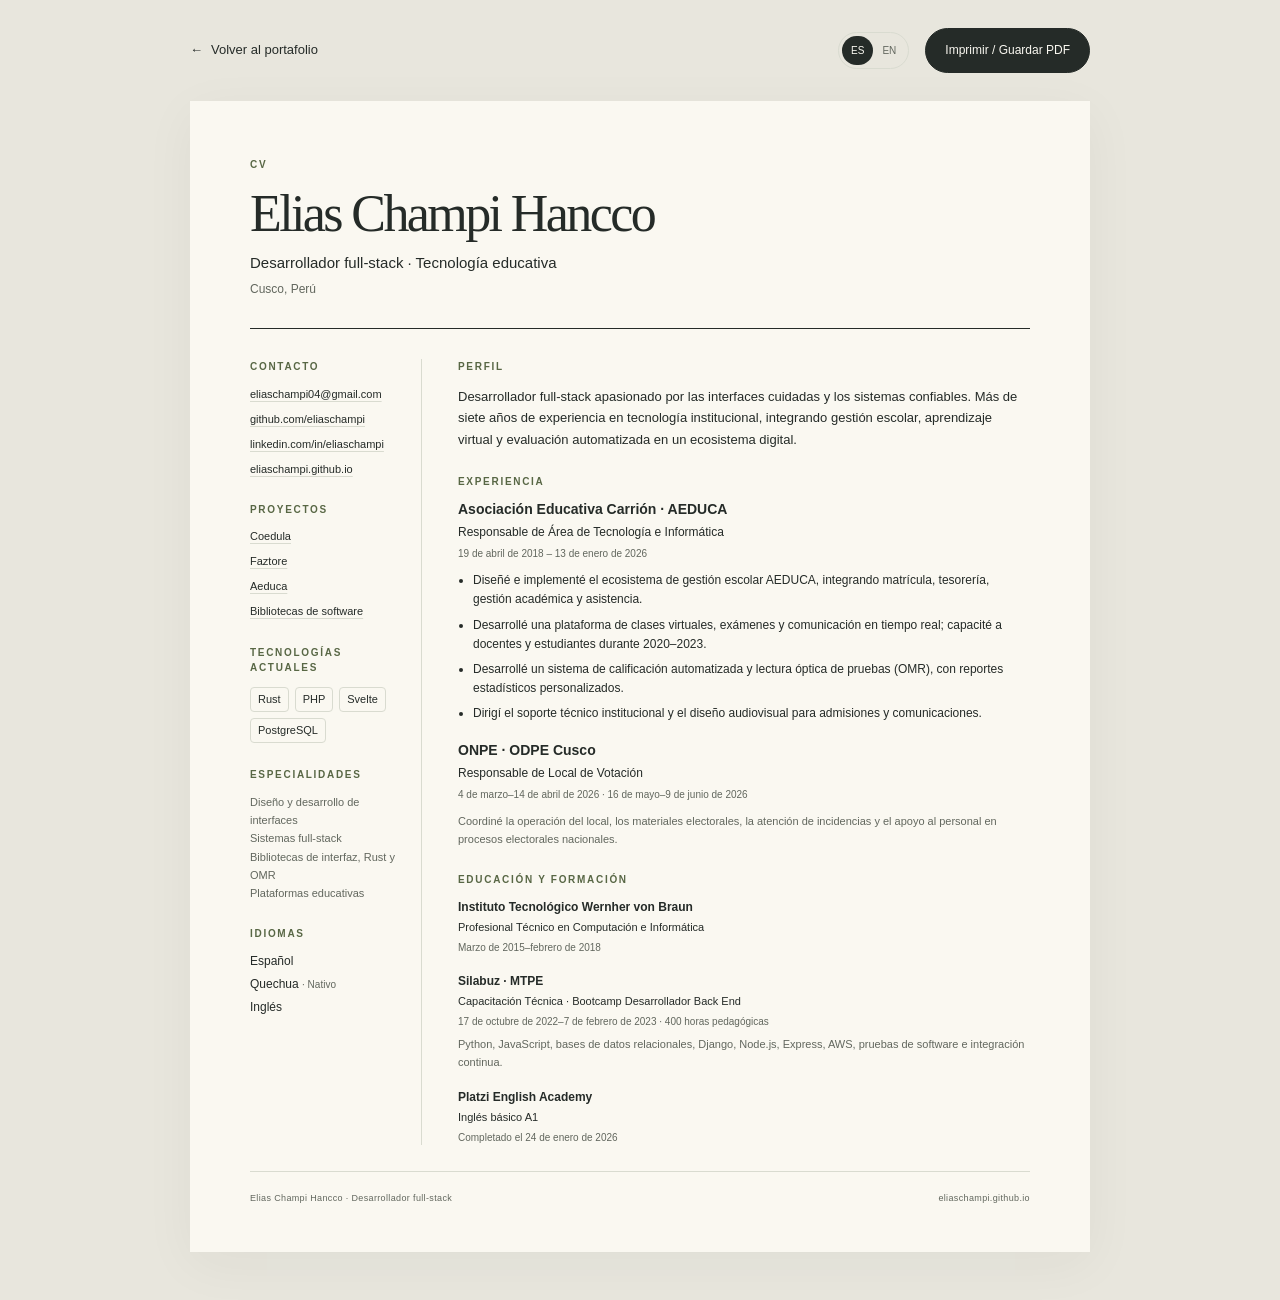
==== cv.html @ 6d483b7f "Create bilingual portfolio and CV for Elias Champi" ====
<!doctype html>
<html lang="es">
  <head>
    <meta charset="utf-8" />
    <meta name="viewport" content="width=device-width, initial-scale=1" />
    <meta
      name="description"
      content="Elias Champi Hancco — desarrollador full-stack en Cusco, Perú. Interfaces, plataformas educativas y bibliotecas de software."
    />
    <meta name="theme-color" content="#f3f0e7" />
    <title>Elias Champi Hancco — CV en español</title>
    <style>
      :root {
        color-scheme: light;
        --paper: #faf8f1;
        --canvas: #e8e6dd;
        --ink: #252b28;
        --muted: #62675e;
        --line: #d9dbd0;
        --accent: #586745;
      }
      * {
        box-sizing: border-box;
      }
      body {
        margin: 0;
        color: var(--ink);
        background: var(--canvas);
        font:
          14px/1.55 -apple-system,
          BlinkMacSystemFont,
          "Segoe UI",
          sans-serif;
      }
      a {
        color: inherit;
        text-underline-offset: 3px;
      }
      a:hover {
        color: var(--accent);
      }
      a:focus-visible,
      button:focus-visible {
        outline: 3px solid var(--accent);
        outline-offset: 5px;
      }
      .toolbar {
        display: flex;
        justify-content: space-between;
        align-items: center;
        gap: 20px;
        width: min(900px, calc(100% - 48px));
        margin: 28px auto;
      }
      .toolbar-controls {
        display: flex;
        align-items: center;
        gap: 16px;
      }
      .language-toggle {
        display: flex;
        padding: 3px;
        border: 1px solid var(--line);
        border-radius: 100px;
      }
      .language-toggle button {
        padding: 7px 9px;
        border: 0;
        background: transparent;
        color: var(--muted);
        font-size: 10px;
      }
      .language-toggle button[aria-pressed="true"] {
        background: var(--ink);
        color: var(--paper);
      }
      [hidden] {
        display: none !important;
      }
      .back {
        text-decoration: none;
        font-size: 13px;
      }
      .back .back-arrow {
        margin-right: 8px;
      }
      button {
        padding: 12px 19px;
        border: 1px solid var(--ink);
        border-radius: 100px;
        background: var(--ink);
        color: var(--paper);
        font: inherit;
        font-size: 12px;
        cursor: pointer;
      }
      button:hover {
        background: var(--accent);
        border-color: var(--accent);
      }
      .sheet {
        width: min(900px, calc(100% - 48px));
        margin: 0 auto 48px;
        padding: 56px 60px 46px;
        background: var(--paper);
        box-shadow: 0 12px 50px #252b280c;
      }
      .masthead {
        padding-bottom: 30px;
        border-bottom: 1px solid var(--ink);
      }
      .eyebrow,
      h2,
      .section-label {
        margin: 0;
        font-size: 10px;
        font-weight: 600;
        letter-spacing: 0.17em;
        text-transform: uppercase;
      }
      .eyebrow {
        color: var(--accent);
      }
      h1 {
        margin: 13px 0 9px;
        font-family: Georgia, "Times New Roman", serif;
        font-size: clamp(35px, 5.5vw, 52px);
        line-height: 1.1;
        letter-spacing: -0.05em;
        font-weight: 400;
      }
      .role {
        margin: 0;
        font-size: 15px;
      }
      .location {
        margin: 5px 0 0;
        color: var(--muted);
        font-size: 12px;
      }
      .layout {
        display: grid;
        grid-template-columns: 172px 1fr;
        gap: 36px;
        padding-top: 30px;
      }
      aside {
        padding-right: 22px;
        border-right: 1px solid var(--line);
      }
      section + section {
        margin-top: 24px;
      }
      h2 {
        margin-bottom: 11px;
        color: var(--accent);
      }
      p {
        margin: 0 0 10px;
      }
      .contact {
        display: grid;
        gap: 8px;
        font-size: 11px;
      }
      .contact a {
        overflow-wrap: anywhere;
        text-decoration-thickness: 1px;
        text-decoration-color: var(--line);
      }
      .stack {
        display: flex;
        flex-wrap: wrap;
        gap: 6px;
        padding: 0;
        margin: 0;
        list-style: none;
      }
      .stack li {
        padding: 3px 7px;
        border: 1px solid var(--line);
        border-radius: 4px;
        font-size: 11px;
      }
      .small {
        color: var(--muted);
        font-size: 11px;
        line-height: 1.65;
      }
      .languages {
        margin: 0;
        padding: 0;
        list-style: none;
        font-size: 12px;
      }
      .languages li + li {
        margin-top: 4px;
      }
      .languages span {
        color: var(--muted);
        font-size: 10px;
      }
      .intro {
        font-size: 13px;
        line-height: 1.65;
      }
      h3 {
        margin: 0;
        font-size: 14px;
        line-height: 1.4;
        font-weight: 600;
      }
      .position {
        margin: 3px 0 4px;
        font-size: 12px;
      }
      .date {
        margin: 0 0 10px;
        color: var(--muted);
        font-size: 10px;
        font-variant-numeric: tabular-nums;
      }
      .achievements {
        margin: 0;
        padding-left: 15px;
        font-size: 12px;
        line-height: 1.6;
      }
      .achievements li + li {
        margin-top: 6px;
      }
      .entry + .entry {
        margin-top: 18px;
      }
      .entry p:last-child {
        margin-bottom: 0;
      }
      .education h3 {
        font-size: 12px;
      }
      .education .position {
        font-size: 11px;
      }
      .education .date {
        margin-bottom: 5px;
      }
      .footer {
        display: flex;
        justify-content: space-between;
        gap: 16px;
        padding-top: 20px;
        margin-top: 26px;
        border-top: 1px solid var(--line);
        color: var(--muted);
        font-size: 9px;
        letter-spacing: 0.04em;
      }
      .footer a {
        text-decoration: none;
      }
      @media (max-width: 650px) {
        .toolbar {
          width: calc(100% - 32px);
          margin: 18px auto;
          flex-wrap: wrap;
          gap: 14px;
        }
        .toolbar-controls {
          width: 100%;
          justify-content: space-between;
        }
        .contact-section {
          grid-column: 1 / -1;
        }
        .sheet {
          width: calc(100% - 24px);
          padding: 30px 25px;
          margin-bottom: 24px;
        }
        .layout {
          grid-template-columns: 1fr;
          gap: 27px;
        }
        aside {
          display: grid;
          grid-template-columns: 1fr 1fr;
          gap: 20px;
          padding: 0 0 23px;
          border-right: 0;
          border-bottom: 1px solid var(--line);
        }
        aside section + section {
          margin-top: 0;
        }
        .contact {
          font-size: 12px;
        }
        .footer {
          flex-wrap: wrap;
        }
      }
      @page {
        size: A4;
        margin: 15mm 15mm 13mm;
      }
      @media print {
        body {
          background: #fff;
          font-size: 10pt;
          -webkit-print-color-adjust: exact;
          print-color-adjust: exact;
        }
        .toolbar {
          display: none;
        }
        .sheet {
          width: 100%;
          margin: 0;
          padding: 0;
          background: #fff;
          box-shadow: none;
        }
        .masthead {
          padding-bottom: 6mm;
        }
        h1 {
          margin: 3mm 0 2mm;
          font-size: 31pt;
        }
        .role {
          font-size: 10pt;
        }
        .location {
          font-size: 8pt;
        }
        .layout {
          grid-template-columns: 39mm 1fr;
          gap: 7mm;
          padding-top: 7mm;
        }
        aside {
          display: block;
          padding: 0 5mm 0 0;
          border-right: 1px solid var(--line);
          border-bottom: 0;
        }
        section + section {
          margin-top: 5mm;
        }
        aside section + section {
          margin-top: 6mm;
        }
        h2,
        .eyebrow {
          font-size: 6.8pt;
        }
        h2 {
          margin-bottom: 2.5mm;
        }
        .contact {
          gap: 2mm;
          font-size: 7.4pt;
        }
        .stack {
          gap: 1.3mm;
        }
        .stack li {
          padding: 1mm 1.5mm;
          font-size: 7.3pt;
        }
        .small {
          font-size: 7.3pt;
        }
        .languages {
          font-size: 8pt;
        }
        .languages span {
          font-size: 7pt;
        }
        .intro {
          font-size: 8.8pt;
          line-height: 1.55;
        }
        h3 {
          font-size: 9.3pt;
        }
        .position {
          font-size: 8pt;
        }
        .date {
          font-size: 7pt;
          margin-bottom: 2mm;
        }
        .achievements {
          font-size: 8pt;
          line-height: 1.5;
        }
        .achievements li + li {
          margin-top: 1.5mm;
        }
        .entry + .entry {
          margin-top: 4mm;
        }
        .education h3 {
          font-size: 8pt;
        }
        .education .position {
          font-size: 7.5pt;
        }
        .footer {
          padding-top: 4mm;
          margin-top: 6mm;
          font-size: 6.8pt;
        }
        .entry,
        section,
        .masthead {
          break-inside: avoid;
        }
        a {
          text-decoration: none;
        }
      }
    </style>
  </head>
  <body>
    <nav
      class="toolbar"
      aria-label="Acciones del CV"
      data-i18n-aria="cvActions"
    >
      <a class="back" id="back-portfolio" href="./index.html?lang=es"
        ><span class="back-arrow" aria-hidden="true">←</span
        ><span data-i18n="back">Volver al portafolio</span></a
      >
      <div class="toolbar-controls">
        <div
          class="language-toggle"
          role="group"
          aria-label="Idioma del CV"
          data-i18n-aria="languageControl"
        >
          <button
            type="button"
            data-language="es"
            aria-label="Cambiar a español"
            data-i18n-aria="spanishControl"
            aria-pressed="true"
          >
            ES
          </button>
          <button
            type="button"
            data-language="en"
            aria-label="Cambiar a inglés"
            data-i18n-aria="englishControl"
            aria-pressed="false"
          >
            EN
          </button>
        </div>
        <button type="button" id="print-cv" data-i18n="print">
          Imprimir / Guardar PDF
        </button>
      </div>
    </nav>
    <article
      class="sheet"
      aria-label="CV de Elias Champi Hancco"
      data-i18n-aria="cvLabel"
    >
      <header class="masthead">
        <p class="eyebrow">CV</p>
        <h1>Elias Champi Hancco</h1>
        <p class="role" data-i18n="role">
          Desarrollador full-stack · Tecnología educativa
        </p>
        <p class="location" data-i18n="location">Cusco, Perú</p>
      </header>
      <div class="layout">
        <aside
          aria-label="Contacto, proyectos y habilidades"
          data-i18n-aria="sidebarLabel"
        >
          <section class="contact-section">
            <h2 data-i18n="contact">Contacto</h2>
            <div class="contact">
              <a href="mailto:eliaschampi04@gmail.com"
                >eliaschampi04@gmail.com</a
              >
              <a href="https://github.com/eliaschampi"
                >github.com/eliaschampi</a
              >
              <a href="https://www.linkedin.com/in/eliaschampi"
                >linkedin.com/in/eliaschampi</a
              >
              <a href="https://eliaschampi.github.io">eliaschampi.github.io</a>
            </div>
          </section>
          <section>
            <h2 data-i18n="projects">Proyectos</h2>
            <div class="contact">
              <a href="https://carrioneduca.edu.pe">Coedula</a>
              <a href="https://faztore.com">Faztore</a>
              <a href="#experience-heading">Aeduca</a>
              <a href="https://github.com/eliaschampi" data-i18n="libraries"
                >Bibliotecas de software</a
              >
            </div>
          </section>
          <section>
            <h2 data-i18n="stack">Tecnologías actuales</h2>
            <ul
              class="stack"
              aria-label="Tecnologías principales"
              data-i18n-aria="stackLabel"
            >
              <li>Rust</li>
              <li>PHP</li>
              <li>Svelte</li>
              <li>PostgreSQL</li>
            </ul>
          </section>
          <section>
            <h2 data-i18n="focus">Especialidades</h2>
            <p class="small">
              <span data-i18n="focusInterfaces"
                >Diseño y desarrollo de interfaces</span
              ><br /><span data-i18n="focusSystems">Sistemas full-stack</span
              ><br /><span data-i18n="focusLibraries"
                >Bibliotecas de interfaz, Rust y OMR</span
              ><br /><span data-i18n="focusEducation"
                >Plataformas educativas</span
              >
            </p>
          </section>
          <section>
            <h2 data-i18n="languages">Idiomas</h2>
            <ul class="languages">
              <li data-i18n="spanish">Español</li>
              <li>Quechua <span data-i18n="native">· Nativo</span></li>
              <li data-i18n="english">Inglés</li>
            </ul>
          </section>
        </aside>
        <main>
          <section aria-labelledby="profile-heading">
            <h2 id="profile-heading" data-i18n="profile">Perfil</h2>
            <p class="intro" data-i18n="bio">
              Desarrollador full-stack apasionado por las interfaces cuidadas y
              los sistemas confiables. Más de siete años de experiencia en
              tecnología institucional, integrando gestión escolar, aprendizaje
              virtual y evaluación automatizada en un ecosistema digital.
            </p>
          </section>
          <section aria-labelledby="experience-heading">
            <h2 id="experience-heading" data-i18n="experience">Experiencia</h2>
            <div class="entry">
              <h3>Asociación Educativa Carrión · AEDUCA</h3>
              <p class="position" data-i18n="aeducaRole">
                Responsable de Área de Tecnología e Informática
              </p>
              <p class="date">
                <time datetime="2018-04-19" data-i18n="aeducaStart"
                  >19 de abril de 2018</time
                >
                –
                <time datetime="2026-01-13" data-i18n="aeducaEnd"
                  >13 de enero de 2026</time
                >
              </p>
              <ul class="achievements">
                <li data-i18n="achievementSchool">
                  Diseñé e implementé el ecosistema de gestión escolar AEDUCA,
                  integrando matrícula, tesorería, gestión académica y
                  asistencia.
                </li>
                <li data-i18n="achievementLearning">
                  Desarrollé una plataforma de clases virtuales, exámenes y
                  comunicación en tiempo real; capacité a docentes y estudiantes
                  durante 2020–2023.
                </li>
                <li data-i18n="achievementOmr">
                  Desarrollé un sistema de calificación automatizada y lectura
                  óptica de pruebas (OMR), con reportes estadísticos
                  personalizados.
                </li>
                <li data-i18n="achievementSupport">
                  Dirigí el soporte técnico institucional y el diseño
                  audiovisual para admisiones y comunicaciones.
                </li>
              </ul>
            </div>
            <div class="entry">
              <h3>ONPE · ODPE Cusco</h3>
              <p class="position" data-i18n="onpeRole">
                Responsable de Local de Votación
              </p>
              <p class="date" data-i18n="onpeDates">
                4 de marzo–14 de abril de 2026 · 16 de mayo–9 de junio de 2026
              </p>
              <p class="small" data-i18n="onpeDetail">
                Coordiné la operación del local, los materiales electorales, la
                atención de incidencias y el apoyo al personal en procesos
                electorales nacionales.
              </p>
            </div>
          </section>
          <section class="education" aria-labelledby="education-heading">
            <h2 id="education-heading" data-i18n="education">
              Educación y formación
            </h2>
            <div class="entry">
              <h3>Instituto Tecnológico Wernher von Braun</h3>
              <p class="position" data-i18n="degreeTitle">
                Profesional Técnico en Computación e Informática
              </p>
              <p class="date" data-i18n="degreeDates">
                Marzo de 2015–febrero de 2018
              </p>
            </div>
            <div class="entry">
              <h3>Silabuz · MTPE</h3>
              <p class="position" data-i18n="bootcampTitle">
                Capacitación Técnica · Bootcamp Desarrollador Back End
              </p>
              <p class="date" data-i18n="bootcampDates">
                17 de octubre de 2022–7 de febrero de 2023 · 400 horas
                pedagógicas
              </p>
              <p class="small" data-i18n="bootcampSubjects">
                Python, JavaScript, bases de datos relacionales, Django,
                Node.js, Express, AWS, pruebas de software e integración
                continua.
              </p>
            </div>
            <div class="entry">
              <h3>Platzi English Academy</h3>
              <p class="position" data-i18n="englishCourse">Inglés básico A1</p>
              <p class="date" data-i18n="englishDate">
                Completado el 24 de enero de 2026
              </p>
            </div>
          </section>
        </main>
      </div>
      <footer class="footer">
        <span data-i18n="footer"
          >Elias Champi Hancco · Desarrollador full-stack</span
        >
        <a href="https://eliaschampi.github.io">eliaschampi.github.io</a>
      </footer>
    </article>
    <script>
      (() => {
        const copy = {
          es: {
            title: "Elias Champi Hancco — CV en español",
            description:
              "Elias Champi Hancco — desarrollador full-stack en Cusco, Perú. Interfaces, plataformas educativas y bibliotecas de software.",
            cvActions: "Acciones del CV",
            back: "Volver al portafolio",
            languageControl: "Idioma del CV",
            spanishControl: "Cambiar a español",
            englishControl: "Cambiar a inglés",
            print: "Imprimir / Guardar PDF",
            cvLabel: "CV de Elias Champi Hancco",
            role: "Desarrollador full-stack · Tecnología educativa",
            location: "Cusco, Perú",
            sidebarLabel: "Contacto, proyectos y habilidades",
            contact: "Contacto",
            projects: "Proyectos",
            libraries: "Bibliotecas de software",
            stack: "Tecnologías actuales",
            stackLabel: "Tecnologías principales",
            focus: "Especialidades",
            focusInterfaces: "Diseño y desarrollo de interfaces",
            focusSystems: "Sistemas full-stack",
            focusLibraries: "Bibliotecas de interfaz, Rust y OMR",
            focusEducation: "Plataformas educativas",
            languages: "Idiomas",
            spanish: "Español",
            native: "· Nativo",
            english: "Inglés",
            profile: "Perfil",
            bio: "Desarrollador full-stack apasionado por las interfaces cuidadas y los sistemas confiables. Más de siete años de experiencia en tecnología institucional, integrando gestión escolar, aprendizaje virtual y evaluación automatizada en un ecosistema digital.",
            experience: "Experiencia",
            aeducaRole: "Responsable de Área de Tecnología e Informática",
            aeducaStart: "19 de abril de 2018",
            aeducaEnd: "13 de enero de 2026",
            achievementSchool:
              "Diseñé e implementé el ecosistema de gestión escolar AEDUCA, integrando matrícula, tesorería, gestión académica y asistencia.",
            achievementLearning:
              "Desarrollé una plataforma de clases virtuales, exámenes y comunicación en tiempo real; capacité a docentes y estudiantes durante 2020–2023.",
            achievementOmr:
              "Desarrollé un sistema de calificación automatizada y lectura óptica de pruebas (OMR), con reportes estadísticos personalizados.",
            achievementSupport:
              "Dirigí el soporte técnico institucional y el diseño audiovisual para admisiones y comunicaciones.",
            onpeRole: "Responsable de Local de Votación",
            onpeDates:
              "4 de marzo–14 de abril de 2026 · 16 de mayo–9 de junio de 2026",
            onpeDetail:
              "Coordiné la operación del local, los materiales electorales, la atención de incidencias y el apoyo al personal en procesos electorales nacionales.",
            education: "Educación y formación",
            degreeTitle: "Profesional Técnico en Computación e Informática",
            bootcampTitle:
              "Capacitación Técnica · Bootcamp Desarrollador Back End",
            degreeDates: "Marzo de 2015–febrero de 2018",
            bootcampDates:
              "17 de octubre de 2022–7 de febrero de 2023 · 400 horas pedagógicas",
            bootcampSubjects:
              "Python, JavaScript, bases de datos relacionales, Django, Node.js, Express, AWS, pruebas de software e integración continua.",
            englishCourse: "Inglés básico A1",
            englishDate: "Completado el 24 de enero de 2026",
            footer: "Elias Champi Hancco · Desarrollador full-stack",
          },
          en: {
            title: "Elias Champi Hancco — English CV",
            description:
              "Elias Champi Hancco — full-stack developer in Cusco, Peru. Interfaces, educational platforms, and software libraries.",
            cvActions: "CV actions",
            back: "Back to portfolio",
            languageControl: "CV language",
            spanishControl: "Switch to Spanish",
            englishControl: "Switch to English",
            print: "Print / Save PDF",
            cvLabel: "CV of Elias Champi Hancco",
            role: "Full-stack developer · Educational technology",
            location: "Cusco, Peru",
            sidebarLabel: "Contact, projects, and skills",
            contact: "Contact",
            projects: "Projects",
            libraries: "Software libraries",
            stack: "Current stack",
            stackLabel: "Core technologies",
            focus: "Focus",
            focusInterfaces: "Interface design & development",
            focusSystems: "Full-stack systems",
            focusLibraries: "UI, Rust, and OMR libraries",
            focusEducation: "Educational platforms",
            languages: "Languages",
            spanish: "Spanish",
            native: "· Native",
            english: "English",
            profile: "Profile",
            bio: "Full-stack developer with a love for thoughtful interfaces and dependable systems. More than seven years of institutional technology experience, bringing school operations, virtual learning, and automated assessment into a connected digital ecosystem.",
            experience: "Experience",
            aeducaRole: "Technology & IT Lead",
            aeducaStart: "19 April 2018",
            aeducaEnd: "13 January 2026",
            achievementSchool:
              "Designed and implemented the AEDUCA school-management ecosystem, integrating enrollment, treasury, academics, and attendance.",
            achievementLearning:
              "Built a virtual learning platform with online classes, examinations, and real-time communication; trained teachers and students during 2020–2023.",
            achievementOmr:
              "Developed automated grading and optical mark recognition (OMR) for examinations, with customized statistical reporting.",
            achievementSupport:
              "Led institutional technical support and audiovisual design for admissions and communications.",
            onpeRole: "Polling Venue Lead",
            onpeDates: "4 March–14 April 2026 · 16 May–9 June 2026",
            onpeDetail:
              "Coordinated venue operations, electoral materials, incident handling, and staff support for national election processes.",
            education: "Education & training",
            degreeTitle:
              "Professional Technical Qualification in Computing & Informatics",
            bootcampTitle: "Technical Training · Backend Developer Bootcamp",
            degreeDates: "March 2015–February 2018",
            bootcampDates:
              "17 October 2022–7 February 2023 · 400 pedagogical hours",
            bootcampSubjects:
              "Python, JavaScript, relational databases, Django, Node.js, Express, AWS, software testing, and continuous integration.",
            englishCourse: "Basic English A1",
            englishDate: "Completed 24 January 2026",
            footer: "Elias Champi Hancco · Full-stack developer",
          },
        };
        const preferenceKey = "elias-language";
        const isLanguage = (value) => value === "es" || value === "en";
        const requested = new URLSearchParams(window.location.search).get(
          "lang",
        );
        let saved;
        try {
          saved = localStorage.getItem(preferenceKey);
        } catch {
          /* Storage may be disabled. */
        }
        const applyLanguage = (language) => {
          const text = copy[language];
          document.documentElement.lang = language;
          document.title = text.title;
          document.querySelector('meta[name="description"]').content =
            text.description;
          document.querySelectorAll("[data-i18n]").forEach((element) => {
            element.textContent = text[element.dataset.i18n];
          });
          document.querySelectorAll("[data-i18n-aria]").forEach((element) => {
            element.setAttribute("aria-label", text[element.dataset.i18nAria]);
          });
          document.querySelectorAll("[data-language]").forEach((button) => {
            button.setAttribute(
              "aria-pressed",
              String(button.dataset.language === language),
            );
          });
          document.getElementById("back-portfolio").href =
            `./index.html?lang=${language}`;
          try {
            localStorage.setItem(preferenceKey, language);
          } catch {
            /* The page works without storage. */
          }
        };
        document.querySelectorAll("[data-language]").forEach((button) => {
          button.addEventListener("click", () => {
            const language = button.dataset.language;
            applyLanguage(language);
            const url = new URL(window.location.href);
            url.searchParams.set("lang", language);
            window.history.replaceState(null, "", url);
          });
        });
        document
          .getElementById("print-cv")
          .addEventListener("click", () => window.print());
        applyLanguage(
          isLanguage(requested) ? requested : isLanguage(saved) ? saved : "es",
        );
      })();
    </script>
  </body>
</html>
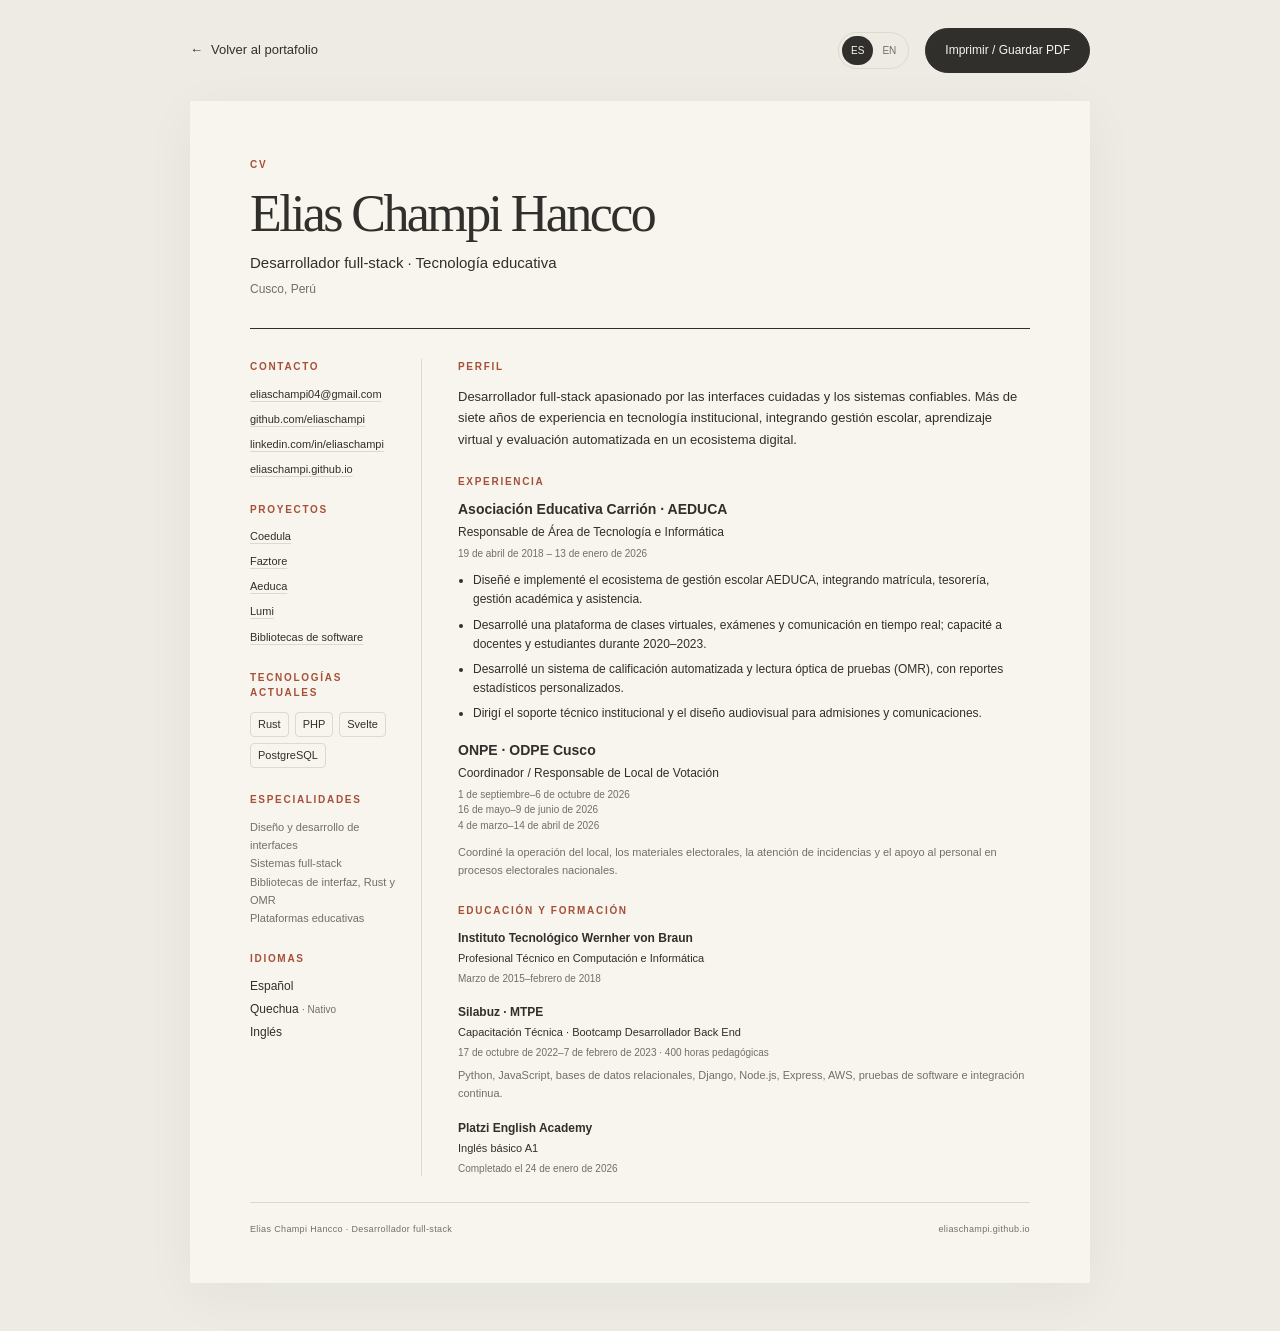
==== commit 6c6baa45: "Give Elias a personal editorial portfolio and update experience" ====
--- a/cv.html
+++ b/cv.html
@@ -7,17 +7,17 @@
       name="description"
       content="Elias Champi Hancco — desarrollador full-stack en Cusco, Perú. Interfaces, plataformas educativas y bibliotecas de software."
     />
-    <meta name="theme-color" content="#f3f0e7" />
+    <meta name="theme-color" content="#f8f5ee" />
     <title>Elias Champi Hancco — CV en español</title>
     <style>
       :root {
         color-scheme: light;
-        --paper: #faf8f1;
-        --canvas: #e8e6dd;
-        --ink: #252b28;
-        --muted: #62675e;
-        --line: #d9dbd0;
-        --accent: #586745;
+        --paper: #f8f5ee;
+        --canvas: #eeebe4;
+        --ink: #302f2b;
+        --muted: #6f7068;
+        --line: #ded9ce;
+        --accent: #a65038;
       }
       * {
         box-sizing: border-box;
@@ -500,9 +500,10 @@
           <section>
             <h2 data-i18n="projects">Proyectos</h2>
             <div class="contact">
-              <a href="https://carrioneduca.edu.pe">Coedula</a>
+              <a href="https://carrioncusco.net.pe/">Coedula</a>
               <a href="https://faztore.com">Faztore</a>
-              <a href="#experience-heading">Aeduca</a>
+              <a href="https://carrioneduca.edu.pe/">Aeduca</a>
+              <a href="https://eliaschampi.github.io/lumi/">Lumi</a>
               <a href="https://github.com/eliaschampi" data-i18n="libraries"
                 >Bibliotecas de software</a
               >
@@ -594,10 +595,18 @@
             <div class="entry">
               <h3>ONPE · ODPE Cusco</h3>
               <p class="position" data-i18n="onpeRole">
-                Responsable de Local de Votación
-              </p>
-              <p class="date" data-i18n="onpeDates">
-                4 de marzo–14 de abril de 2026 · 16 de mayo–9 de junio de 2026
+                Coordinador / Responsable de Local de Votación
+              </p>
+              <p class="date">
+                <span data-i18n="onpeDatesRecent"
+                  >1 de septiembre–6 de octubre de 2026</span
+                ><br />
+                <span data-i18n="onpeDatesSecond"
+                  >16 de mayo–9 de junio de 2026</span
+                ><br />
+                <span data-i18n="onpeDatesFirst"
+                  >4 de marzo–14 de abril de 2026</span
+                >
               </p>
               <p class="small" data-i18n="onpeDetail">
                 Coordiné la operación del local, los materiales electorales, la
@@ -696,9 +705,10 @@
               "Desarrollé un sistema de calificación automatizada y lectura óptica de pruebas (OMR), con reportes estadísticos personalizados.",
             achievementSupport:
               "Dirigí el soporte técnico institucional y el diseño audiovisual para admisiones y comunicaciones.",
-            onpeRole: "Responsable de Local de Votación",
-            onpeDates:
-              "4 de marzo–14 de abril de 2026 · 16 de mayo–9 de junio de 2026",
+            onpeRole: "Coordinador / Responsable de Local de Votación",
+            onpeDatesRecent: "1 de septiembre–6 de octubre de 2026",
+            onpeDatesSecond: "16 de mayo–9 de junio de 2026",
+            onpeDatesFirst: "4 de marzo–14 de abril de 2026",
             onpeDetail:
               "Coordiné la operación del local, los materiales electorales, la atención de incidencias y el apoyo al personal en procesos electorales nacionales.",
             education: "Educación y formación",
@@ -756,8 +766,10 @@
               "Developed automated grading and optical mark recognition (OMR) for examinations, with customized statistical reporting.",
             achievementSupport:
               "Led institutional technical support and audiovisual design for admissions and communications.",
-            onpeRole: "Polling Venue Lead",
-            onpeDates: "4 March–14 April 2026 · 16 May–9 June 2026",
+            onpeRole: "Polling Venue Coordinator / Lead",
+            onpeDatesRecent: "1 September–6 October 2026",
+            onpeDatesSecond: "16 May–9 June 2026",
+            onpeDatesFirst: "4 March–14 April 2026",
             onpeDetail:
               "Coordinated venue operations, electoral materials, incident handling, and staff support for national election processes.",
             education: "Education & training",
